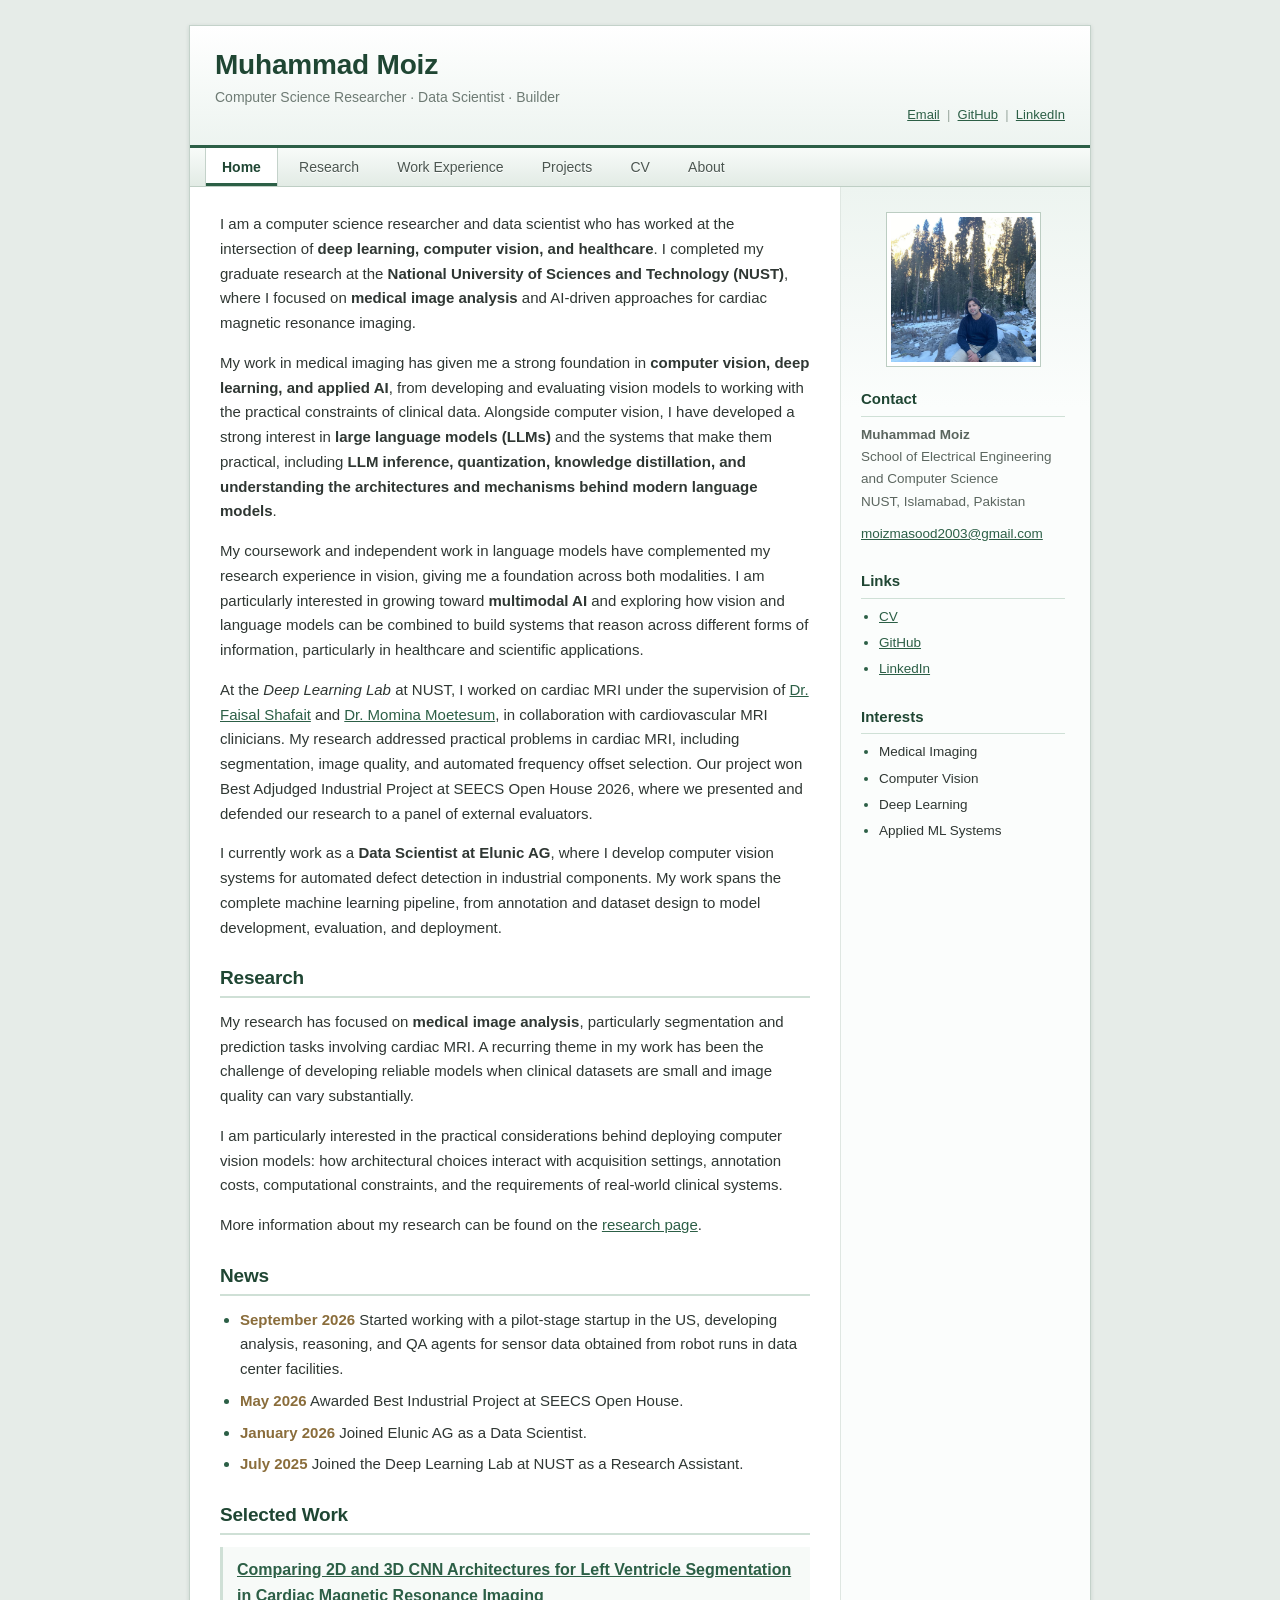
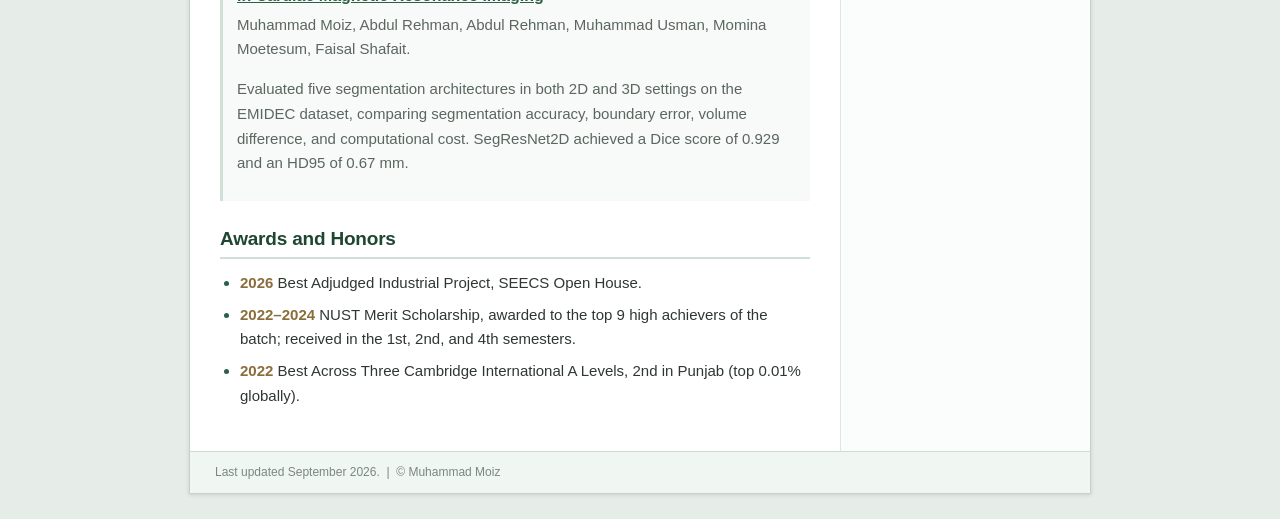
==== index.html @ 16f40084 "Portfolio website" ====
<!DOCTYPE html>
<html lang="en">
<head>
    <meta charset="UTF-8">
    <title>Muhammad Moiz</title>
    <link rel="stylesheet" href="style.css">
</head>

<body>

<div id="page">

    <!-- Header -->
    <header id="header">

        <div id="name">
            <h1>Muhammad Moiz</h1>
            <p>Computer Science Researcher &middot; Data Scientist &middot; Builder</p>
        </div>

        <div id="header-links">
            <a href="mailto:moizmasood2003@gmail.com">Email</a>
            &nbsp;|&nbsp;
            <a href="https://github.com/moiz56">GitHub</a>
            &nbsp;|&nbsp;
            <a href="https://www.linkedin.com/in/muhammad-moiz-454318228/">LinkedIn</a>
        </div>

    </header>


    <!-- Navigation -->
    <nav id="navigation">

        <a href="index.html" class="selected">Home</a>
        <a href="research.html">Research</a>
        <a href="work.html">Work Experience</a>
        <a href="projects.html">Projects</a>
        <a href="cv.pdf" target="_blank">CV</a>
        <a href="about.html">About</a>

    </nav>


    <!-- Main layout -->
    <div id="main">

        <!-- Content -->
        <div id="content">

     

            <p>
                I am a computer science researcher and data scientist who has
                worked at the intersection of <strong>deep learning, computer
                vision, and healthcare</strong>. I completed my graduate
                research at the <strong>National University of Sciences and
                Technology (NUST)</strong>, where I focused on
                <strong>medical image analysis</strong> and AI-driven
                approaches for cardiac magnetic resonance imaging.
            </p>

            <p>
                My work in medical imaging has given me a strong foundation in
                <strong>computer vision, deep learning, and applied AI</strong>,
                from developing and evaluating vision models to working with
                the practical constraints of clinical data. Alongside computer
                vision, I have developed a strong interest in <strong>large
                language models (LLMs)</strong> and the systems that make them
                practical, including <strong>LLM inference, quantization,
                knowledge distillation, and understanding the architectures and
                mechanisms behind modern language models</strong>.
            </p>

            <p>
                My coursework and independent work in language models have
                complemented my research experience in vision, giving me a
                foundation across both modalities. I am particularly interested
                in growing toward <strong>multimodal AI</strong> and exploring
                how vision and language models can be combined to build systems
                that reason across different forms of information, particularly
                in healthcare and scientific applications.
            </p>

            <p>
                At the <em>Deep Learning Lab</em> at NUST, I worked on cardiac
                MRI under the supervision of
                <a href="https://scholar.google.com/citations?user=o9RCNZYAAAAJ&amp;hl=en">Dr. Faisal Shafait</a>
                and
                <a href="https://scholar.google.com/citations?user=At3HcGMAAAAJ&amp;hl=en">Dr. Momina Moetesum</a>,
                in collaboration with cardiovascular MRI clinicians. My
                research addressed practical problems in cardiac MRI, including
                segmentation, image quality, and automated frequency offset
                selection. Our project won Best Adjudged Industrial Project at
                SEECS Open House 2026, where we presented and defended our
                research to a panel of external evaluators.
            </p>

            <p>
                I currently work as a <strong>Data Scientist at Elunic
                AG</strong>, where I develop computer vision systems for
                automated defect detection in industrial components. My work
                spans the complete machine learning pipeline, from annotation
                and dataset design to model development, evaluation, and
                deployment.
            </p>


            <h2>Research</h2>

            <p>
                My research has focused on <strong>medical image
                analysis</strong>, particularly segmentation and prediction
                tasks involving cardiac MRI. A recurring theme in my work has
                been the challenge of developing reliable models when clinical
                datasets are small and image quality can vary substantially.
            </p>

            <p>
                I am particularly interested in the practical considerations
                behind deploying computer vision models: how architectural
                choices interact with acquisition settings, annotation costs,
                computational constraints, and the requirements of real-world
                clinical systems.
            </p>

            <p>
                More information about my research can be found on the
                <a href="research.html">research page</a>.
            </p>


            <h2>News</h2>

            <ul class="news">

                <li>
                    <span>September 2026</span>
                    Started working with a pilot-stage startup in the US,
                    developing analysis, reasoning, and QA agents for sensor
                    data obtained from robot runs in data center facilities.
                </li>

                <li>
                    <span>May 2026</span>
                    Awarded Best Industrial Project at SEECS Open House.
                </li>

                <li>
                    <span>January 2026</span>
                    Joined Elunic AG as a Data Scientist.
                </li>

                <li>
                    <span>July 2025</span>
                    Joined the Deep Learning Lab at NUST as a Research
                    Assistant.
                </li>

            </ul>


            <h2>Selected Work</h2>

            <div class="publication">

                <h3>
                    <a href="ISBI_Target.pdf">
                        Comparing 2D and 3D CNN Architectures for Left
                        Ventricle Segmentation in Cardiac Magnetic Resonance
                        Imaging
                    </a>
                </h3>

                <p>
                    Muhammad Moiz, Abdul Rehman, Abdul Rehman, Muhammad Usman,
                    Momina Moetesum, Faisal Shafait.
                </p>

                <p>
                    Evaluated five segmentation architectures in both 2D and
                    3D settings on the EMIDEC dataset, comparing segmentation
                    accuracy, boundary error, volume difference, and
                    computational cost. SegResNet2D achieved a Dice score of
                    0.929 and an HD95 of 0.67 mm.
                </p>

            </div>


            <h2>Awards and Honors</h2>

            <ul class="news">

                <li>
                    <span>2026</span>
                    Best Adjudged Industrial Project, SEECS Open House.
                </li>

                <li>
                    <span>2022&ndash;2024</span>
                    NUST Merit Scholarship, awarded to the top 9 high
                    achievers of the batch; received in the 1st, 2nd, and 4th
                    semesters.
                </li>

                <li>
                    <span>2022</span>
                    Best Across Three Cambridge International A Levels, 2nd in
                    Punjab (top 0.01% globally).
                </li>

            </ul>

        </div>


        <!-- Sidebar -->
        <aside id="sidebar">

            <img
                src="photo.jpg"
                alt="Photo of Muhammad Moiz"
                id="photo"
            >

            <h3>Contact</h3>

            <p>
                <strong>Muhammad Moiz</strong><br>
                School of Electrical Engineering<br>
                and Computer Science<br>
                NUST, Islamabad, Pakistan
            </p>

            <p>
                <a href="mailto:moizmasood2003@gmail.com">
                    moizmasood2003@gmail.com
                </a>
            </p>


            <h3>Links</h3>

            <ul>
                <li><a href="cv.pdf" target="_blank">CV</a></li>
                <li><a href="https://github.com/moiz56">GitHub</a></li>
                <li><a href="#">LinkedIn</a></li>
            </ul>


            <h3>Interests</h3>

            <ul>
                <li>Medical Imaging</li>
                <li>Computer Vision</li>
                <li>Deep Learning</li>
                <li>Applied ML Systems</li>
            </ul>

        </aside>

    </div>


    <!-- Footer -->
    <footer id="footer">

        <p>
            Last updated September 2026.
            &nbsp;|&nbsp;
            © Muhammad Moiz
        </p>

    </footer>

</div>

</body>
</html>
---- style.css ----
/* =========================================================
   General
   ========================================================= */

:root {
    --bg: #e6ece8;
    --page: #ffffff;

    --ink: #2f3733;
    --muted: #6e7b74;

    --accent: #2c5f46;
    --accent-dark: #1f4633;
    --accent-soft: #edf4f0;
    --accent-line: #cfe0d6;

    --warm: #8a6d3b;

    --line: #dfe7e2;

    --sans:
        Arial,
        Helvetica,
        sans-serif;
}

body {
    margin: 0;
    padding: 0;

    background: var(--bg);

    color: var(--ink);

    font-family: var(--sans);

    font-size: 15px;
    line-height: 1.65;
}

a {
    color: var(--accent);
    text-decoration: underline;
}

a:visited {
    color: #6a5490;
}

a:hover {
    color: var(--warm);
}


/* =========================================================
   Page
   ========================================================= */

#page {
    width: 900px;

    margin: 25px auto;

    background: var(--page);

    border: 1px solid #c4d2ca;

    box-shadow:
        0 1px 4px rgba(30, 60, 45, 0.14);
}


/* =========================================================
   Header
   ========================================================= */

#header {
    min-height: 80px;

    padding: 22px 25px 17px;

    position: relative;

    border-bottom: 3px solid var(--accent);

    background:
        linear-gradient(
            #ffffff,
            var(--accent-soft)
        );
}

#name h1 {
    margin: 0;

    color: var(--accent-dark);

    font-family: var(--sans);

    font-size: 28px;
    font-weight: 700;

    letter-spacing: -0.2px;

    line-height: 1.2;
}

#name p {
    margin: 4px 0 0;

    color: var(--muted);

    font-size: 14px;
}

#header-links {
    position: absolute;

    right: 25px;
    bottom: 20px;

    color: #9aa89f;

    font-size: 13px;
}


/* =========================================================
   Navigation
   ========================================================= */

#navigation {
    height: 38px;

    padding-left: 15px;

    border-bottom: 1px solid #becec4;

    background:
        linear-gradient(
            #f8fbf9,
            #e2ebe5
        );
}

#navigation a {
    display: inline-block;

    height: 38px;

    padding: 0 16px;

    color: #4b5650;

    border-left: 1px solid transparent;
    border-right: 1px solid transparent;

    font-size: 14px;

    line-height: 38px;

    text-decoration: none;

    text-shadow:
        0 1px 0 #ffffff;
}

#navigation a:hover {
    color: var(--accent);

    background: #ffffff;

    border-left-color: var(--accent-line);
    border-right-color: var(--accent-line);
}

#navigation a.selected {
    color: var(--accent-dark);

    font-weight: 600;

    background: #ffffff;

    border-left-color: #c4d2ca;
    border-right-color: #c4d2ca;

    box-shadow:
        inset 0 -3px 0 var(--accent);
}


/* =========================================================
   Main
   ========================================================= */

#main {
    display: table;

    width: 100%;

    table-layout: fixed;
}


/* =========================================================
   Content
   ========================================================= */

#content {
    display: table-cell;

    width: 650px;

    box-sizing: border-box;

    padding: 25px 30px 35px;

    vertical-align: top;
}

#content h2 {
    margin: 26px 0 12px;

    padding-bottom: 5px;

    color: var(--accent-dark);

    font-family: var(--sans);

    font-size: 19px;
    font-weight: 700;

    letter-spacing: -0.2px;

    line-height: 1.3;

    border-bottom: 2px solid var(--accent-line);
}

#content h2:first-child {
    margin-top: 0;
}

#content h3 {
    margin: 0 0 3px;

    color: #39443e;

    font-family: var(--sans);

    font-size: 16px;
    font-weight: 700;
}

#content p {
    margin: 0 0 15px;
}


/* =========================================================
   News
   ========================================================= */

.news {
    margin: 0;
    padding-left: 20px;
}

.news li {
    margin-bottom: 7px;
}

.news li::marker {
    color: var(--accent);
}

.news span {
    color: var(--warm);

    font-weight: 600;
}


/* =========================================================
   Publications / work
   ========================================================= */

.publication {
    margin-bottom: 18px;

    padding: 10px 14px;

    background: #f7faf8;

    border-left: 3px solid var(--accent-line);
}

.publication h3 {
    margin-bottom: 2px;
}

.publication p {
    margin-bottom: 5px;

    color: #5b665f;
}


/* =========================================================
   Figures
   ========================================================= */

.figure {
    margin: 0 0 18px;
}

.figure img {
    display: block;

    width: 100%;

    padding: 5px;

    background: #ffffff;

    border: 1px solid var(--accent-line);

    box-sizing: border-box;
}

.figure figcaption {
    margin-top: 8px;

    color: var(--muted);

    font-size: 12.5px;

    line-height: 1.5;
}


/* =========================================================
   Sidebar
   ========================================================= */

#sidebar {
    display: table-cell;

    width: 250px;

    box-sizing: border-box;

    padding: 25px 25px 30px 20px;

    vertical-align: top;

    border-left: 1px solid var(--line);

    background:
        linear-gradient(
            var(--accent-soft),
            #fbfdfc 220px
        );
}

#photo {
    display: block;

    width: 145px;
    height: 145px;

    margin: 0 auto 20px;

    object-fit: cover;

    border: 1px solid #bccdc2;

    padding: 4px;

    background: #ffffff;
}

#sidebar h3 {
    margin: 24px 0 7px;

    padding-bottom: 4px;

    color: var(--accent-dark);

    font-family: var(--sans);

    font-size: 15px;
    font-weight: 700;

    border-bottom: 1px solid var(--accent-line);
}

#sidebar h3:first-of-type {
    margin-top: 0;
}

#sidebar p {
    margin: 0 0 10px;

    color: #5b665f;

    font-size: 13.5px;
}

#sidebar ul {
    margin: 0;
    padding-left: 18px;

    font-size: 13.5px;
}

#sidebar li {
    margin-bottom: 4px;
}

#sidebar li::marker {
    color: var(--accent);
}


/* =========================================================
   Footer
   ========================================================= */

#footer {
    clear: both;

    padding: 11px 25px;

    color: #7b8780;

    font-size: 12px;

    border-top: 1px solid #cedbd4;

    background: #f0f6f2;
}

#footer p {
    margin: 0;
}


/* =========================================================
   Mobile
   ========================================================= */

@media screen and (max-width: 940px) {

    #page {
        width: calc(100% - 20px);

        margin: 10px auto;
    }

}


@media screen and (max-width: 650px) {

    #header-links {
        position: static;

        margin-top: 10px;
    }

    #navigation {
        height: auto;

        padding: 0;
    }

    #navigation a {
        padding: 0 12px;
    }

    #main {
        display: block;
    }

    #content {
        display: block;

        width: auto;

        padding: 20px;
    }

    #sidebar {
        display: block;

        width: auto;

        padding: 20px;

        border-left: 0;
        border-top: 1px solid var(--line);
    }

    #photo {
        margin-left: 0;
    }

}
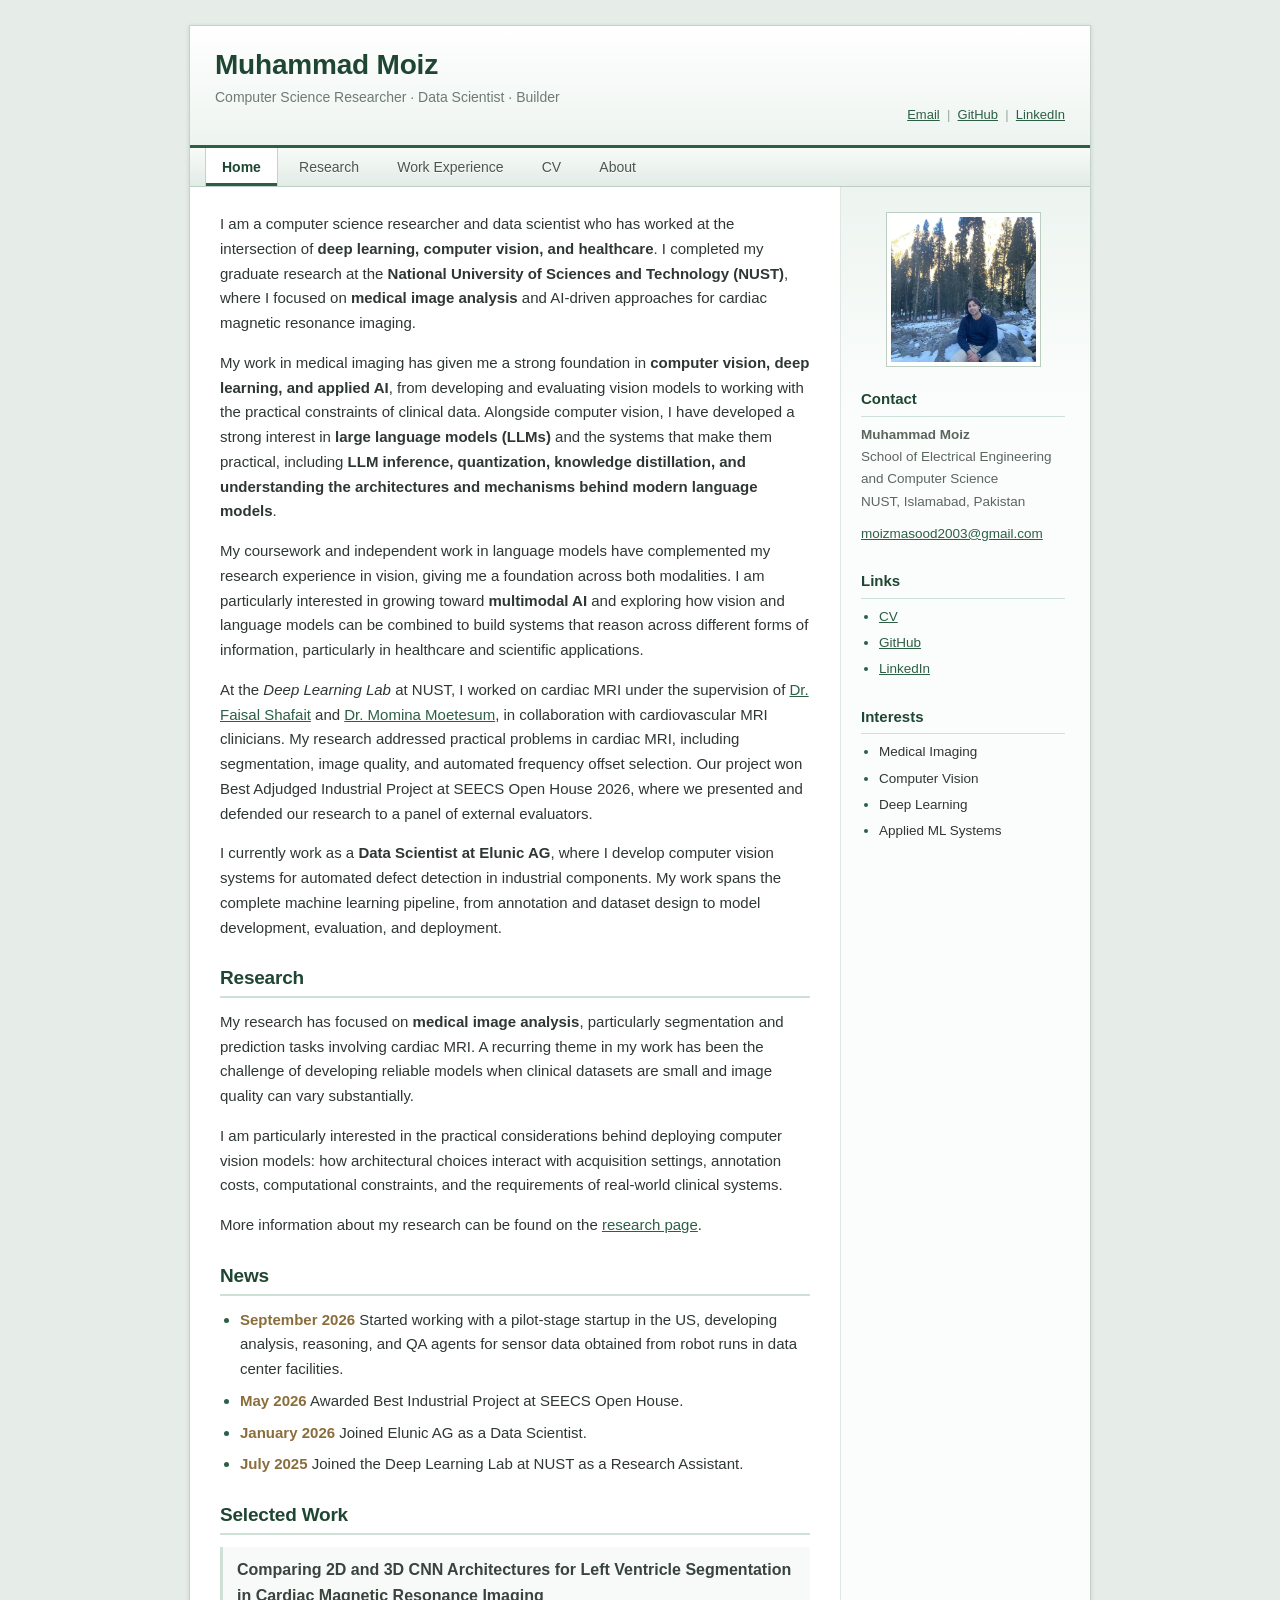
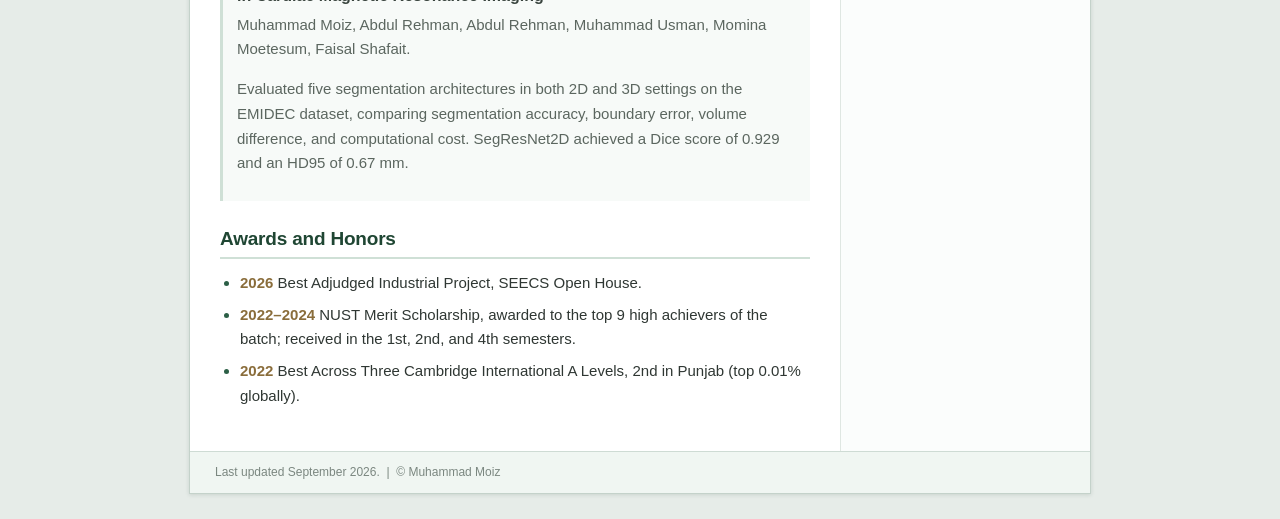
==== commit cb4cca89: "cleaned" ====
--- a/index.html
+++ b/index.html
@@ -35,7 +35,7 @@
         <a href="index.html" class="selected">Home</a>
         <a href="research.html">Research</a>
         <a href="work.html">Work Experience</a>
-        <a href="projects.html">Projects</a>
+        <!-- <a href="projects.html">Projects</a> -->
         <a href="cv.pdf" target="_blank">CV</a>
         <a href="about.html">About</a>
 
@@ -165,11 +165,11 @@
             <div class="publication">
 
                 <h3>
-                    <a href="ISBI_Target.pdf">
+                    <!-- <a href="ISBI_Target.pdf"> -->
                         Comparing 2D and 3D CNN Architectures for Left
                         Ventricle Segmentation in Cardiac Magnetic Resonance
                         Imaging
-                    </a>
+                    <!-- </a> -->
                 </h3>
 
                 <p>
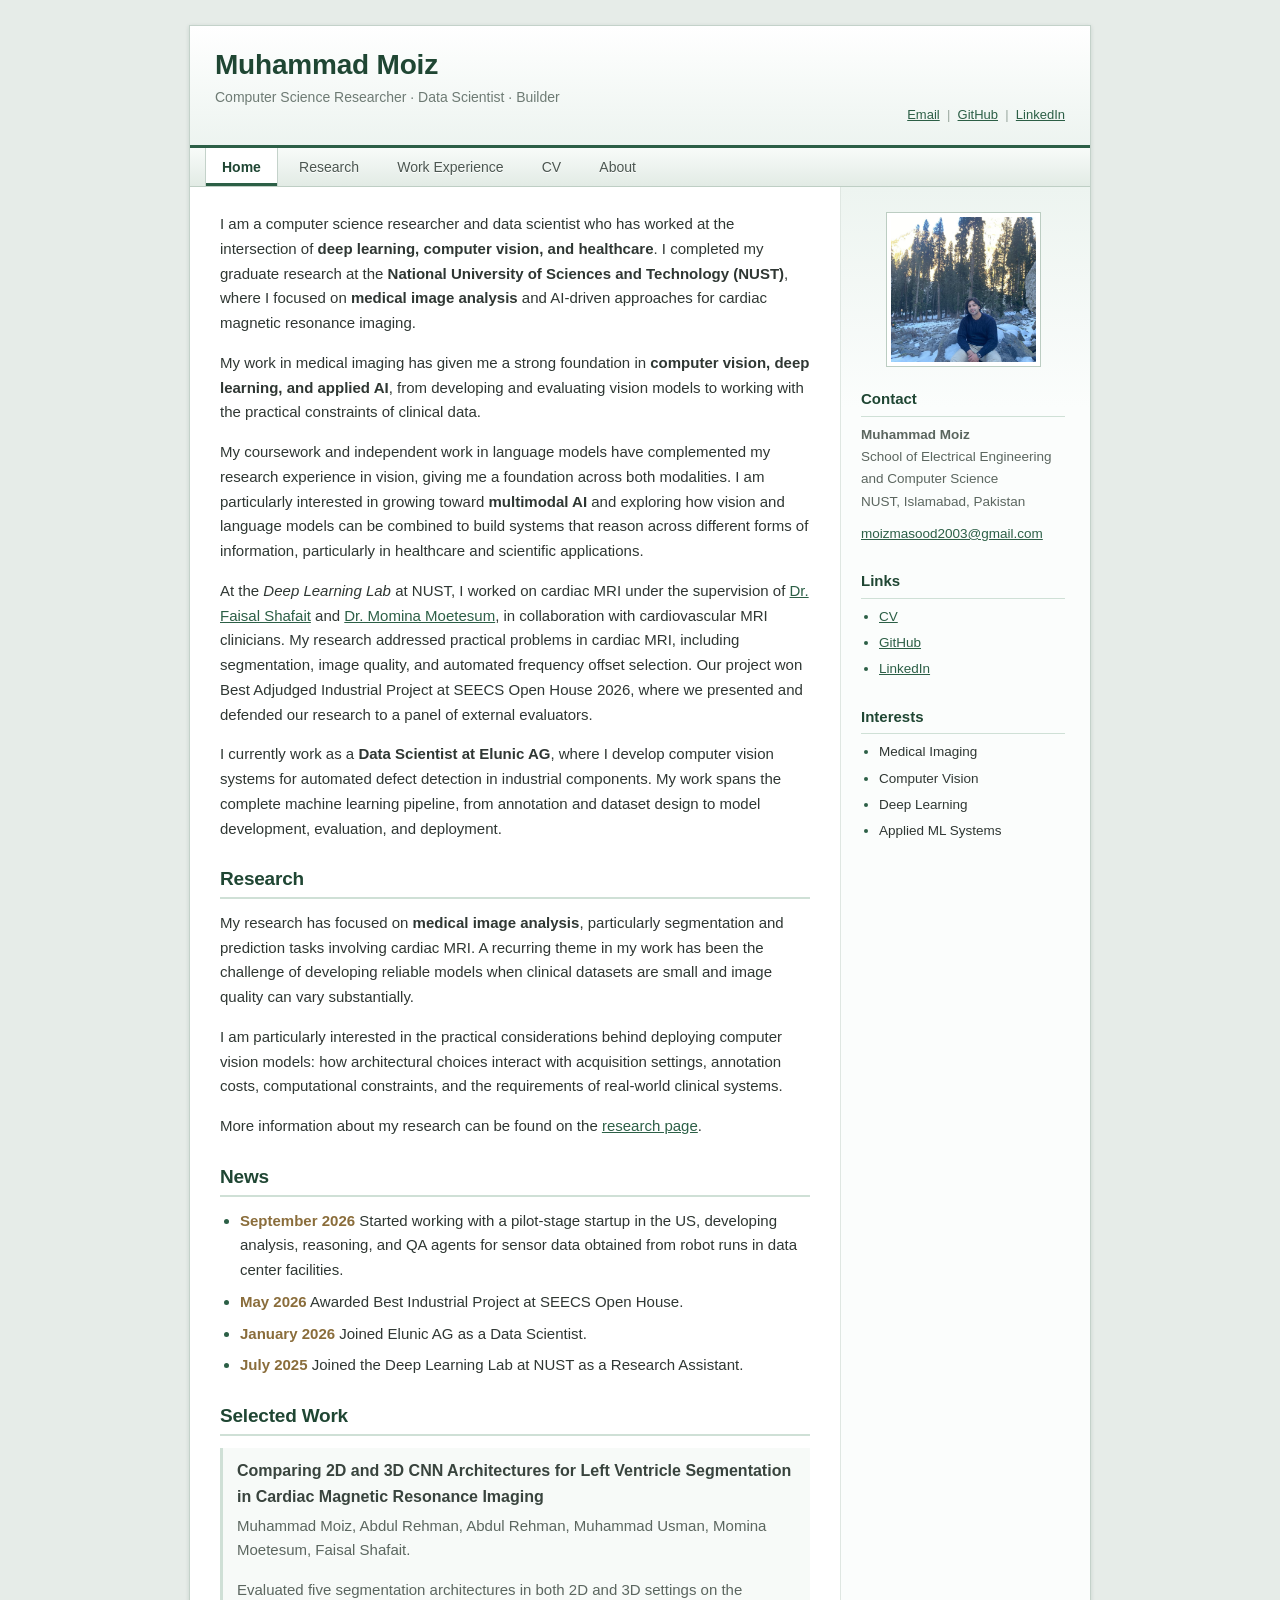
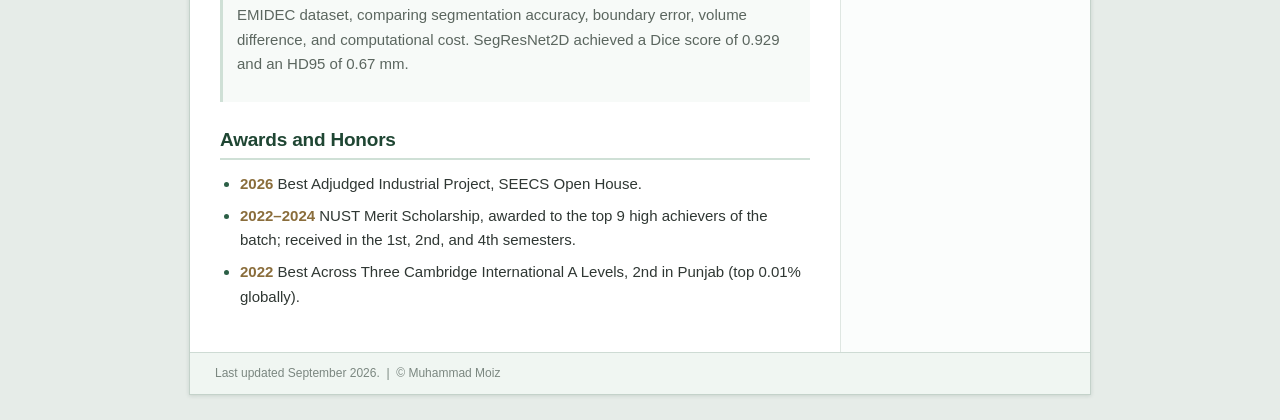
==== commit 28e46d03: "changes" ====
--- a/index.html
+++ b/index.html
@@ -64,12 +64,7 @@
                 My work in medical imaging has given me a strong foundation in
                 <strong>computer vision, deep learning, and applied AI</strong>,
                 from developing and evaluating vision models to working with
-                the practical constraints of clinical data. Alongside computer
-                vision, I have developed a strong interest in <strong>large
-                language models (LLMs)</strong> and the systems that make them
-                practical, including <strong>LLM inference, quantization,
-                knowledge distillation, and understanding the architectures and
-                mechanisms behind modern language models</strong>.
+                the practical constraints of clinical data.
             </p>
 
             <p>
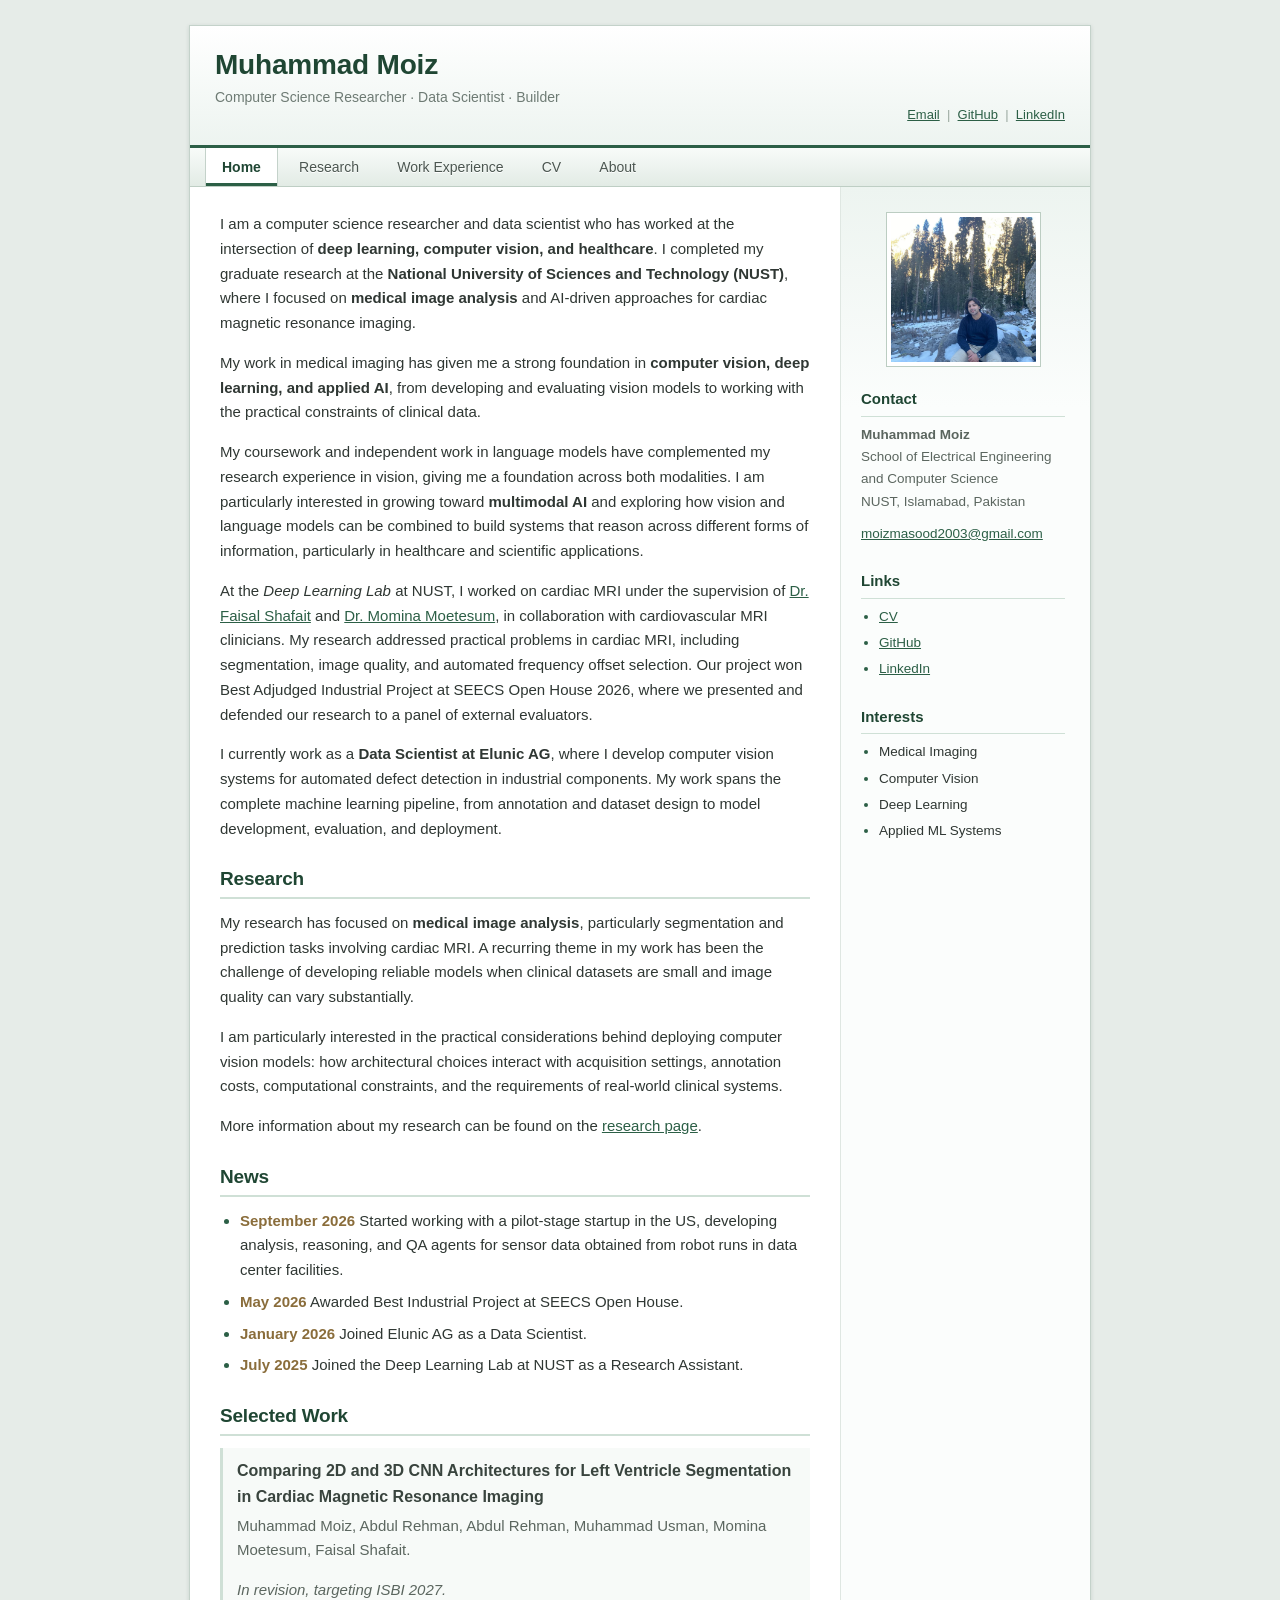
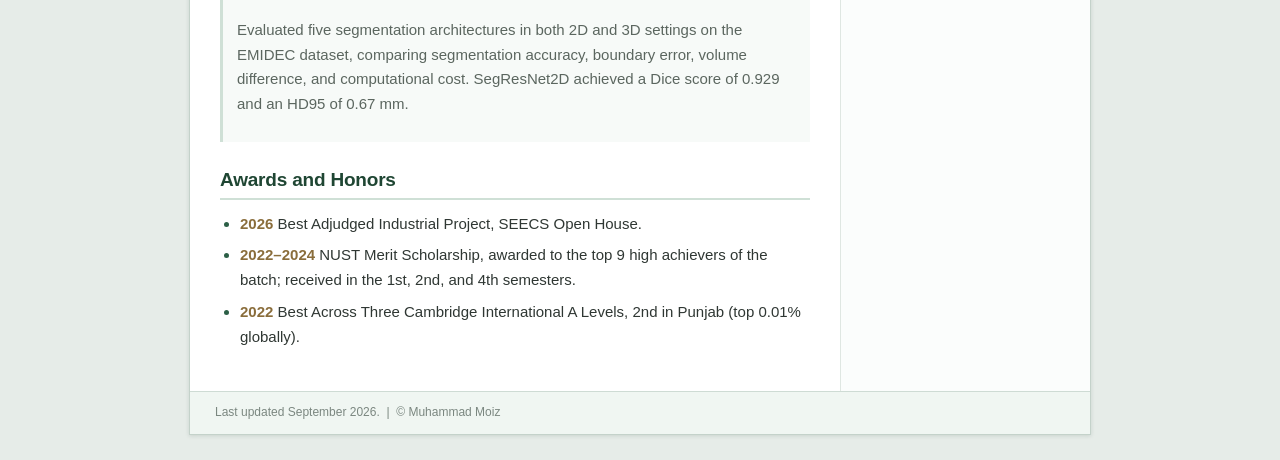
==== commit 35160aaa: "." ====
--- a/index.html
+++ b/index.html
@@ -172,6 +172,8 @@
                     Momina Moetesum, Faisal Shafait.
                 </p>
 
+                <p><em>In revision, targeting ISBI 2027.</em></p>
+
                 <p>
                     Evaluated five segmentation architectures in both 2D and
                     3D settings on the EMIDEC dataset, comparing segmentation
